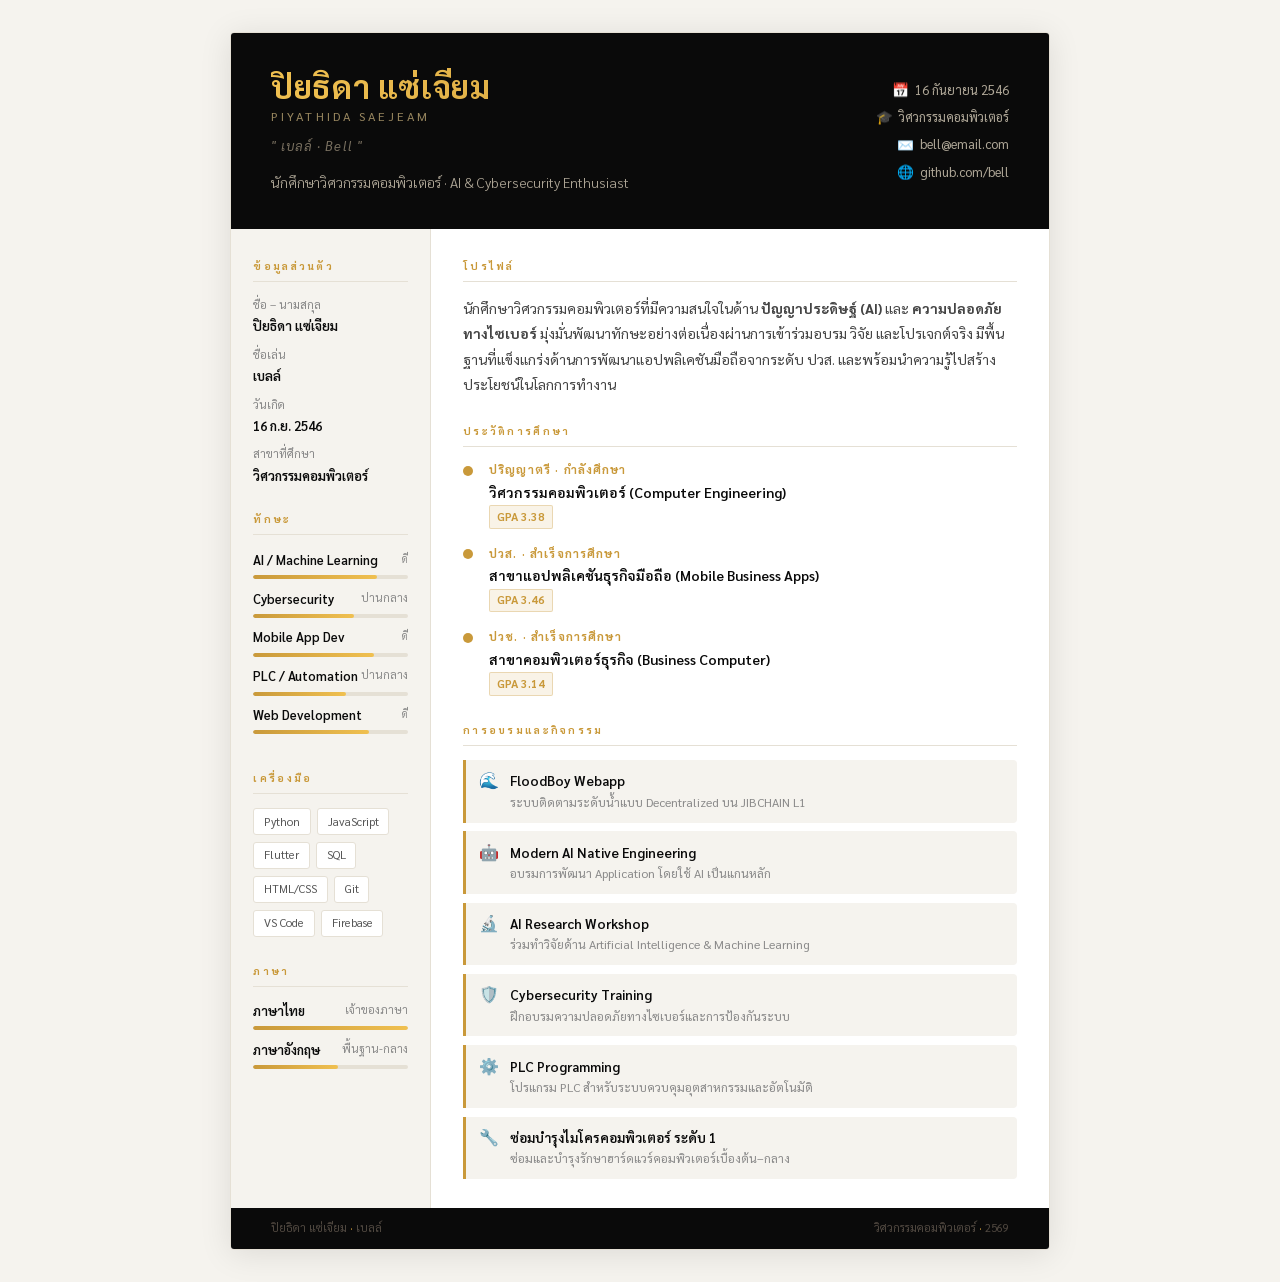
==== cv-v2/index.html @ a969ca48 "Convert submodules to normal directories for unified deployment" ====
<!DOCTYPE html>
<html lang="th">

<head>
    <meta charset="UTF-8">
    <meta name="viewport" content="width=device-width, initial-scale=1.0">
    <title>ปิยธิดา แซ่เจียม — CV</title>
    <link
        href="https://fonts.googleapis.com/css2?family=Sarabun:wght@300;400;600;700&family=Prompt:wght@400;600&display=swap"
        rel="stylesheet">
    <style>
        /* ── RESET ─────────────────────────────── */
        *,
        *::before,
        *::after {
            margin: 0;
            padding: 0;
            box-sizing: border-box
        }

        /* ── VARIABLES ──────────────────────────── */
        :root {
            --black: #0A0A0A;
            --gold: #C9993A;
            --gold2: #F0C050;
            --white: #FAFAF7;
            --gray: #888;
            --light: #F5F3EE;
            --border: #E5E0D5;
            --font: 'Sarabun', 'Prompt', sans-serif;
        }

        /* ── PAGE ───────────────────────────────── */
        body {
            font-family: var(--font);
            background: var(--light);
            color: var(--black);
            font-size: 14px;
            line-height: 1.6;
            min-height: 100vh;
            display: flex;
            justify-content: center;
            padding: 2rem 1rem;
        }

        /* ── CV WRAPPER ─────────────────────────── */
        .cv {
            background: #fff;
            width: 100%;
            max-width: 820px;
            border: 1px solid var(--border);
            border-radius: 4px;
            overflow: hidden;
            box-shadow: 0 4px 32px rgba(0, 0, 0, .10);
        }

        /* ── HEADER BAND ────────────────────────── */
        .cv-header {
            background: var(--black);
            color: #fff;
            display: grid;
            grid-template-columns: 1fr auto;
            align-items: center;
            gap: 1.5rem;
            padding: 2.2rem 2.5rem;
        }

        .header-left {}

        .name-th {
            font-size: 2rem;
            font-weight: 700;
            background: linear-gradient(90deg, var(--gold2), var(--gold));
            -webkit-background-clip: text;
            -webkit-text-fill-color: transparent;
            background-clip: text;
            letter-spacing: .02em;
            line-height: 1.15;
        }

        .name-en {
            font-size: .78rem;
            letter-spacing: .25em;
            color: #9A8860;
            margin-top: .15rem;
            text-transform: uppercase;
        }

        .nickname {
            display: inline-block;
            margin-top: .5rem;
            font-size: .82rem;
            font-style: italic;
            color: #797060;
            letter-spacing: .08em;
        }

        .tagline {
            margin-top: .9rem;
            font-size: .88rem;
            color: #B0A898;
            font-weight: 300;
        }

        .header-right {
            text-align: right
        }

        .contact-list {
            list-style: none;
            display: flex;
            flex-direction: column;
            gap: .35rem;
            align-items: flex-end
        }

        .contact-list li {
            font-size: .8rem;
            color: #B0A898;
            display: flex;
            align-items: center;
            gap: .4rem;
        }

        .contact-list li span.icon {
            font-size: .85rem
        }

        /* ── BODY LAYOUT ────────────────────────── */
        .cv-body {
            display: grid;
            grid-template-columns: 200px 1fr;
        }

        /* ── SIDEBAR ────────────────────────────── */
        .sidebar {
            background: var(--light);
            border-right: 1px solid var(--border);
            padding: 1.8rem 1.4rem;
            display: flex;
            flex-direction: column;
            gap: 1.6rem;
        }

        /* ── MAIN ───────────────────────────────── */
        .main {
            padding: 1.8rem 2rem;
            display: flex;
            flex-direction: column;
            gap: 1.6rem;
        }

        /* ── SECTION TITLE ──────────────────────── */
        .sec-title {
            font-size: .65rem;
            font-weight: 700;
            letter-spacing: .22em;
            text-transform: uppercase;
            color: var(--gold);
            border-bottom: 1px solid var(--border);
            padding-bottom: .4rem;
            margin-bottom: .9rem;
        }

        /* ── SIDEBAR: INFO ──────────────────────── */
        .info-item {
            display: flex;
            flex-direction: column;
            gap: .05rem;
            margin-bottom: .6rem;
        }

        .info-item:last-child {
            margin-bottom: 0
        }

        .info-key {
            font-size: .72rem;
            color: var(--gray);
            font-weight: 400
        }

        .info-val {
            font-size: .82rem;
            font-weight: 600;
            color: var(--black)
        }

        /* ── SIDEBAR: SKILLS ────────────────────── */
        .skill-item {
            margin-bottom: .6rem
        }

        .skill-name {
            font-size: .8rem;
            font-weight: 600;
            display: flex;
            justify-content: space-between
        }

        .skill-name span {
            font-size: .7rem;
            color: var(--gray);
            font-weight: 400
        }

        .skill-bar {
            height: 4px;
            background: var(--border);
            border-radius: 2px;
            margin-top: .3rem;
            overflow: hidden
        }

        .skill-fill {
            height: 100%;
            border-radius: 2px;
            background: linear-gradient(90deg, var(--gold), var(--gold2))
        }

        /* ── SIDEBAR: TOOLS ─────────────────────── */
        .tags {
            display: flex;
            flex-wrap: wrap;
            gap: .4rem
        }

        .tag {
            font-size: .72rem;
            padding: .22rem .6rem;
            background: #fff;
            border: 1px solid var(--border);
            border-radius: 3px;
            color: #555;
        }

        /* ── MAIN: PROFILE ──────────────────────── */
        .profile-text {
            font-size: .88rem;
            color: #444;
            line-height: 1.8
        }

        /* ── MAIN: EDUCATION ────────────────────── */
        .edu-item {
            display: grid;
            grid-template-columns: auto 1fr;
            gap: .6rem 1rem;
            margin-bottom: 1rem;
            position: relative;
        }

        .edu-item:last-child {
            margin-bottom: 0
        }

        .edu-dot {
            width: 10px;
            height: 10px;
            border-radius: 50%;
            background: var(--gold);
            margin-top: .28rem;
            flex-shrink: 0;
        }

        .edu-body {}

        .edu-level {
            font-size: .72rem;
            font-weight: 700;
            color: var(--gold);
            text-transform: uppercase;
            letter-spacing: .1em
        }

        .edu-degree {
            font-size: .88rem;
            font-weight: 600;
            margin: .05rem 0
        }

        .edu-gpa {
            display: inline-block;
            font-size: .72rem;
            font-weight: 700;
            background: rgba(201, 153, 58, .12);
            color: var(--gold);
            border: 1px solid rgba(201, 153, 58, .3);
            border-radius: 2px;
            padding: .1rem .45rem;
        }

        /* ── MAIN: WORKSHOPS ────────────────────── */
        .workshop-item {
            display: flex;
            align-items: flex-start;
            gap: .7rem;
            padding: .65rem .8rem;
            background: var(--light);
            border-left: 3px solid var(--gold);
            border-radius: 0 4px 4px 0;
            margin-bottom: .55rem;
        }

        .workshop-item:last-child {
            margin-bottom: 0
        }

        .workshop-icon {
            font-size: 1rem;
            line-height: 1.2;
            flex-shrink: 0
        }

        .workshop-body {}

        .workshop-name {
            font-size: .84rem;
            font-weight: 600;
        }

        .workshop-desc {
            font-size: .76rem;
            color: var(--gray);
            margin-top: .05rem
        }

        /* ── FOOTER STRIP ───────────────────────── */
        .cv-footer {
            background: var(--black);
            padding: .7rem 2.5rem;
            display: flex;
            justify-content: space-between;
            align-items: center;
        }

        .cv-footer span {
            font-size: .72rem;
            color: #504840
        }

        .cv-footer .gold-dot {
            color: var(--gold)
        }

        /* ── PRINT ──────────────────────────────── */
        @media print {
            body {
                padding: 0;
                background: #fff
            }

            .cv {
                box-shadow: none;
                border: none;
                max-width: none
            }
        }

        /* ── RESPONSIVE ─────────────────────────── */
        @media(max-width:640px) {
            .cv-header {
                grid-template-columns: 1fr
            }

            .header-right {
                text-align: left
            }

            .contact-list {
                align-items: flex-start
            }

            .cv-body {
                grid-template-columns: 1fr
            }

            .sidebar {
                border-right: none;
                border-bottom: 1px solid var(--border)
            }
        }
    </style>
</head>

<body>

    <article class="cv">

        <!-- ══ HEADER ══════════════════════════════ -->
        <header class="cv-header">
            <div class="header-left">
                <div class="name-th">ปิยธิดา แซ่เจียม</div>
                <div class="name-en">Piyathida Saejeam</div>
                <div class="nickname">" เบลล์ · Bell "</div>
                <p class="tagline">นักศึกษาวิศวกรรมคอมพิวเตอร์ · AI &amp; Cybersecurity Enthusiast</p>
            </div>
            <div class="header-right">
                <ul class="contact-list">
                    <li><span class="icon">📅</span> 16 กันยายน 2546</li>
                    <li><span class="icon">🎓</span> วิศวกรรมคอมพิวเตอร์</li>
                    <li><span class="icon">✉️</span> bell@email.com</li>
                    <li><span class="icon">🌐</span> github.com/bell</li>
                </ul>
            </div>
        </header>

        <!-- ══ BODY ════════════════════════════════ -->
        <div class="cv-body">

            <!-- ── SIDEBAR ─────────────────────────── -->
            <aside class="sidebar">

                <!-- Personal Info -->
                <section>
                    <div class="sec-title">ข้อมูลส่วนตัว</div>
                    <div class="info-item">
                        <span class="info-key">ชื่อ – นามสกุล</span>
                        <span class="info-val">ปิยธิดา แซ่เจียม</span>
                    </div>
                    <div class="info-item">
                        <span class="info-key">ชื่อเล่น</span>
                        <span class="info-val">เบลล์</span>
                    </div>
                    <div class="info-item">
                        <span class="info-key">วันเกิด</span>
                        <span class="info-val">16 ก.ย. 2546</span>
                    </div>
                    <div class="info-item">
                        <span class="info-key">สาขาที่ศึกษา</span>
                        <span class="info-val">วิศวกรรมคอมพิวเตอร์</span>
                    </div>
                </section>

                <!-- Skills -->
                <section>
                    <div class="sec-title">ทักษะ</div>
                    <div class="skill-item">
                        <div class="skill-name">AI / Machine Learning<span>ดี</span></div>
                        <div class="skill-bar">
                            <div class="skill-fill" style="width:80%"></div>
                        </div>
                    </div>
                    <div class="skill-item">
                        <div class="skill-name">Cybersecurity<span>ปานกลาง</span></div>
                        <div class="skill-bar">
                            <div class="skill-fill" style="width:65%"></div>
                        </div>
                    </div>
                    <div class="skill-item">
                        <div class="skill-name">Mobile App Dev<span>ดี</span></div>
                        <div class="skill-bar">
                            <div class="skill-fill" style="width:78%"></div>
                        </div>
                    </div>
                    <div class="skill-item">
                        <div class="skill-name">PLC / Automation<span>ปานกลาง</span></div>
                        <div class="skill-bar">
                            <div class="skill-fill" style="width:60%"></div>
                        </div>
                    </div>
                    <div class="skill-item">
                        <div class="skill-name">Web Development<span>ดี</span></div>
                        <div class="skill-bar">
                            <div class="skill-fill" style="width:75%"></div>
                        </div>
                    </div>
                </section>

                <!-- Tools -->
                <section>
                    <div class="sec-title">เครื่องมือ</div>
                    <div class="tags">
                        <span class="tag">Python</span>
                        <span class="tag">JavaScript</span>
                        <span class="tag">Flutter</span>
                        <span class="tag">SQL</span>
                        <span class="tag">HTML/CSS</span>
                        <span class="tag">Git</span>
                        <span class="tag">VS Code</span>
                        <span class="tag">Firebase</span>
                    </div>
                </section>

                <!-- Languages -->
                <section>
                    <div class="sec-title">ภาษา</div>
                    <div class="skill-item">
                        <div class="skill-name">ภาษาไทย<span>เจ้าของภาษา</span></div>
                        <div class="skill-bar">
                            <div class="skill-fill" style="width:100%"></div>
                        </div>
                    </div>
                    <div class="skill-item">
                        <div class="skill-name">ภาษาอังกฤษ<span>พื้นฐาน-กลาง</span></div>
                        <div class="skill-bar">
                            <div class="skill-fill" style="width:55%"></div>
                        </div>
                    </div>
                </section>

            </aside>

            <!-- ── MAIN ────────────────────────────── -->
            <main class="main">

                <!-- Profile -->
                <section>
                    <div class="sec-title">โปรไฟล์</div>
                    <p class="profile-text">
                        นักศึกษาวิศวกรรมคอมพิวเตอร์ที่มีความสนใจในด้าน <strong>ปัญญาประดิษฐ์ (AI)</strong>
                        และ <strong>ความปลอดภัยทางไซเบอร์</strong> มุ่งมั่นพัฒนาทักษะอย่างต่อเนื่องผ่านการเข้าร่วมอบรม
                        วิจัย และโปรเจกต์จริง มีพื้นฐานที่แข็งแกร่งด้านการพัฒนาแอปพลิเคชันมือถือจากระดับ ปวส.
                        และพร้อมนำความรู้ไปสร้างประโยชน์ในโลกการทำงาน
                    </p>
                </section>

                <!-- Education -->
                <section>
                    <div class="sec-title">ประวัติการศึกษา</div>

                    <div class="edu-item">
                        <div class="edu-dot"></div>
                        <div class="edu-body">
                            <div class="edu-level">ปริญญาตรี · กำลังศึกษา</div>
                            <div class="edu-degree">วิศวกรรมคอมพิวเตอร์ (Computer Engineering)</div>
                            <span class="edu-gpa">GPA 3.38</span>
                        </div>
                    </div>

                    <div class="edu-item">
                        <div class="edu-dot"></div>
                        <div class="edu-body">
                            <div class="edu-level">ปวส. · สำเร็จการศึกษา</div>
                            <div class="edu-degree">สาขาแอปพลิเคชันธุรกิจมือถือ (Mobile Business Apps)</div>
                            <span class="edu-gpa">GPA 3.46</span>
                        </div>
                    </div>

                    <div class="edu-item">
                        <div class="edu-dot"></div>
                        <div class="edu-body">
                            <div class="edu-level">ปวช. · สำเร็จการศึกษา</div>
                            <div class="edu-degree">สาขาคอมพิวเตอร์ธุรกิจ (Business Computer)</div>
                            <span class="edu-gpa">GPA 3.14</span>
                        </div>
                    </div>
                </section>

                <!-- Workshops / Activities -->
                <section>
                    <div class="sec-title">การอบรมและกิจกรรม</div>

                    <div class="workshop-item">
                        <span class="workshop-icon">🌊</span>
                        <div class="workshop-body">
                            <div class="workshop-name">FloodBoy Webapp</div>
                            <div class="workshop-desc">ระบบติดตามระดับน้ำแบบ Decentralized บน JIBCHAIN L1</div>
                        </div>
                    </div>

                    <div class="workshop-item">
                        <span class="workshop-icon">🤖</span>
                        <div class="workshop-body">
                            <div class="workshop-name">Modern AI Native Engineering</div>
                            <div class="workshop-desc">อบรมการพัฒนา Application โดยใช้ AI เป็นแกนหลัก</div>
                        </div>
                    </div>

                    <div class="workshop-item">
                        <span class="workshop-icon">🔬</span>
                        <div class="workshop-body">
                            <div class="workshop-name">AI Research Workshop</div>
                            <div class="workshop-desc">ร่วมทำวิจัยด้าน Artificial Intelligence &amp; Machine Learning
                            </div>
                        </div>
                    </div>

                    <div class="workshop-item">
                        <span class="workshop-icon">🛡️</span>
                        <div class="workshop-body">
                            <div class="workshop-name">Cybersecurity Training</div>
                            <div class="workshop-desc">ฝึกอบรมความปลอดภัยทางไซเบอร์และการป้องกันระบบ</div>
                        </div>
                    </div>

                    <div class="workshop-item">
                        <span class="workshop-icon">⚙️</span>
                        <div class="workshop-body">
                            <div class="workshop-name">PLC Programming</div>
                            <div class="workshop-desc">โปรแกรม PLC สำหรับระบบควบคุมอุตสาหกรรมและอัตโนมัติ</div>
                        </div>
                    </div>

                    <div class="workshop-item">
                        <span class="workshop-icon">🔧</span>
                        <div class="workshop-body">
                            <div class="workshop-name">ซ่อมบำรุงไมโครคอมพิวเตอร์ ระดับ 1</div>
                            <div class="workshop-desc">ซ่อมและบำรุงรักษาฮาร์ดแวร์คอมพิวเตอร์เบื้องต้น–กลาง</div>
                        </div>
                    </div>
                </section>

            </main>
        </div>

        <!-- ══ FOOTER ═══════════════════════════════ -->
        <footer class="cv-footer">
            <span>ปิยธิดา แซ่เจียม <span class="gold-dot">·</span> เบลล์</span>
            <span>วิศวกรรมคอมพิวเตอร์ <span class="gold-dot">·</span> 2569</span>
        </footer>

    </article>

</body>

</html>
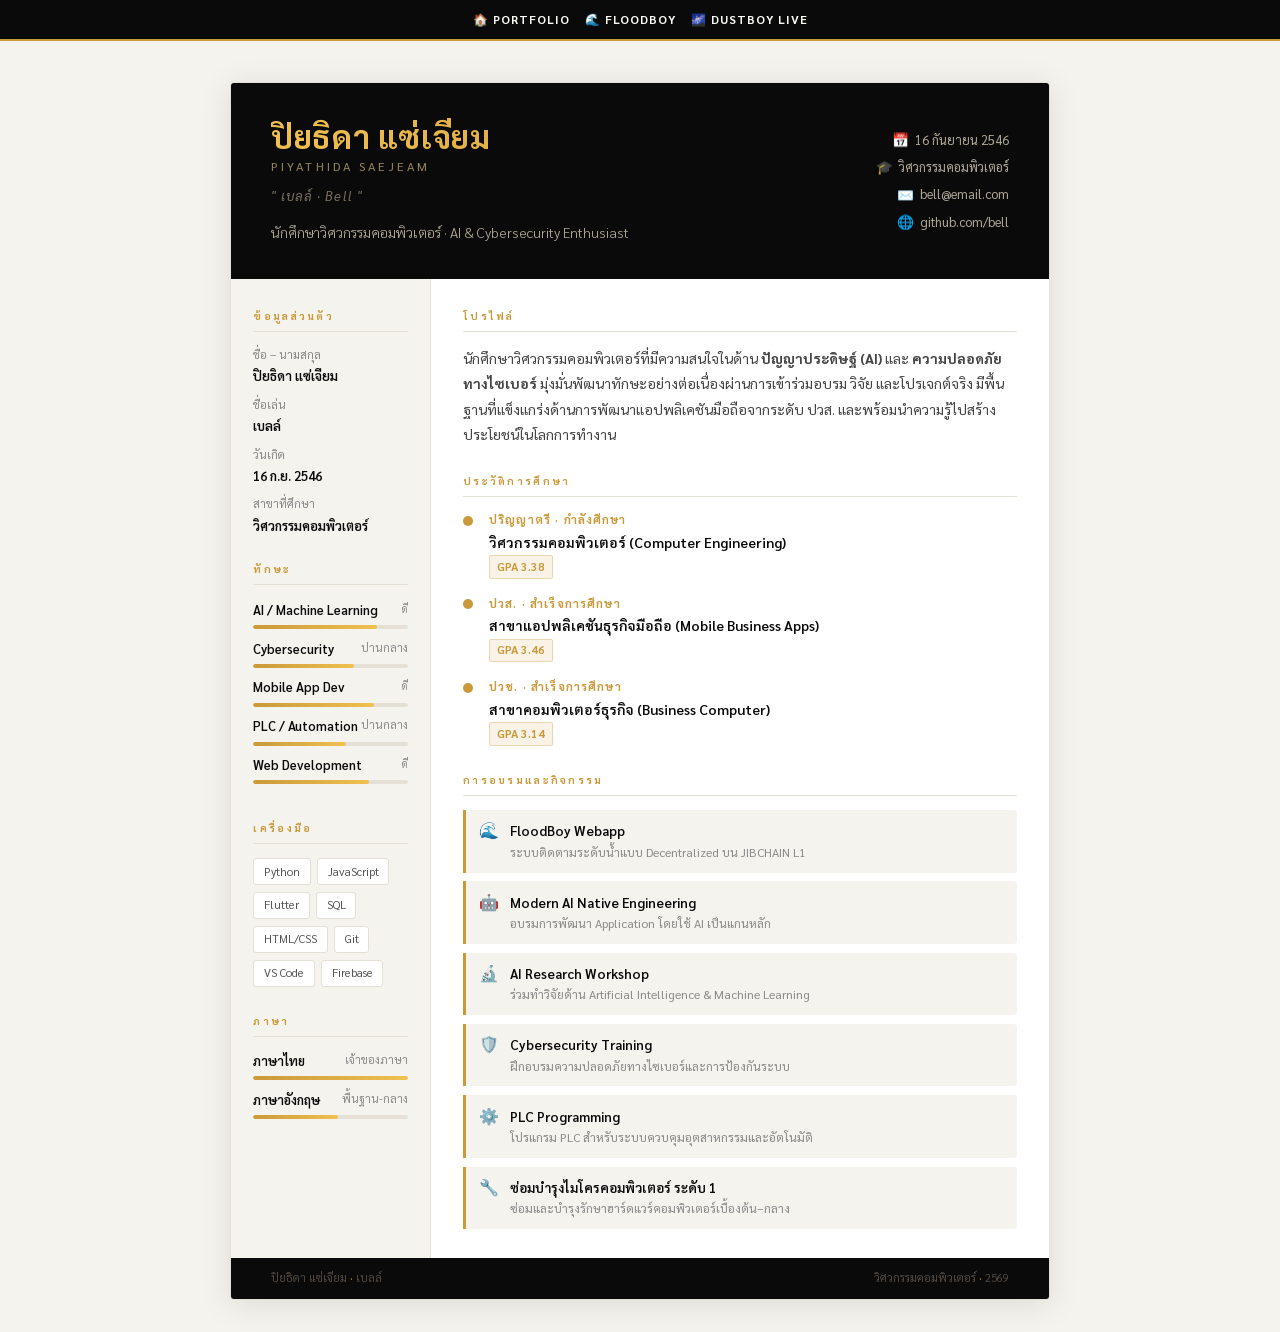
==== commit 12f3bfd6: "Interlink all project pages with consistent navigation" ====
--- a/cv-v2/index.html
+++ b/cv-v2/index.html
@@ -385,7 +385,20 @@
 
 <body>
 
-    <article class="cv">
+    <nav
+        style="position: fixed; top: 0; left: 0; right: 0; background: #0A0A0A; padding: 10px; display: flex; justify-content: center; gap: 15px; z-index: 1000; border-bottom: 2px solid #C9993A;">
+        <a href="../index.html"
+            style="color: #FAFAF7; text-decoration: none; font-size: 0.75rem; font-weight: bold; letter-spacing: 1px;">🏠
+            PORTFOLIO</a>
+        <a href="../floodboy/index.html"
+            style="color: #FAFAF7; text-decoration: none; font-size: 0.75rem; font-weight: bold; letter-spacing: 1px;">🌊
+            FLOODBOY</a>
+        <a href="../travel-map/dustboy-live.html"
+            style="color: #FAFAF7; text-decoration: none; font-size: 0.75rem; font-weight: bold; letter-spacing: 1px;">🌌
+            DUSTBOY LIVE</a>
+    </nav>
+
+    <article class="cv" style="margin-top: 50px;">
 
         <!-- ══ HEADER ══════════════════════════════ -->
         <header class="cv-header">
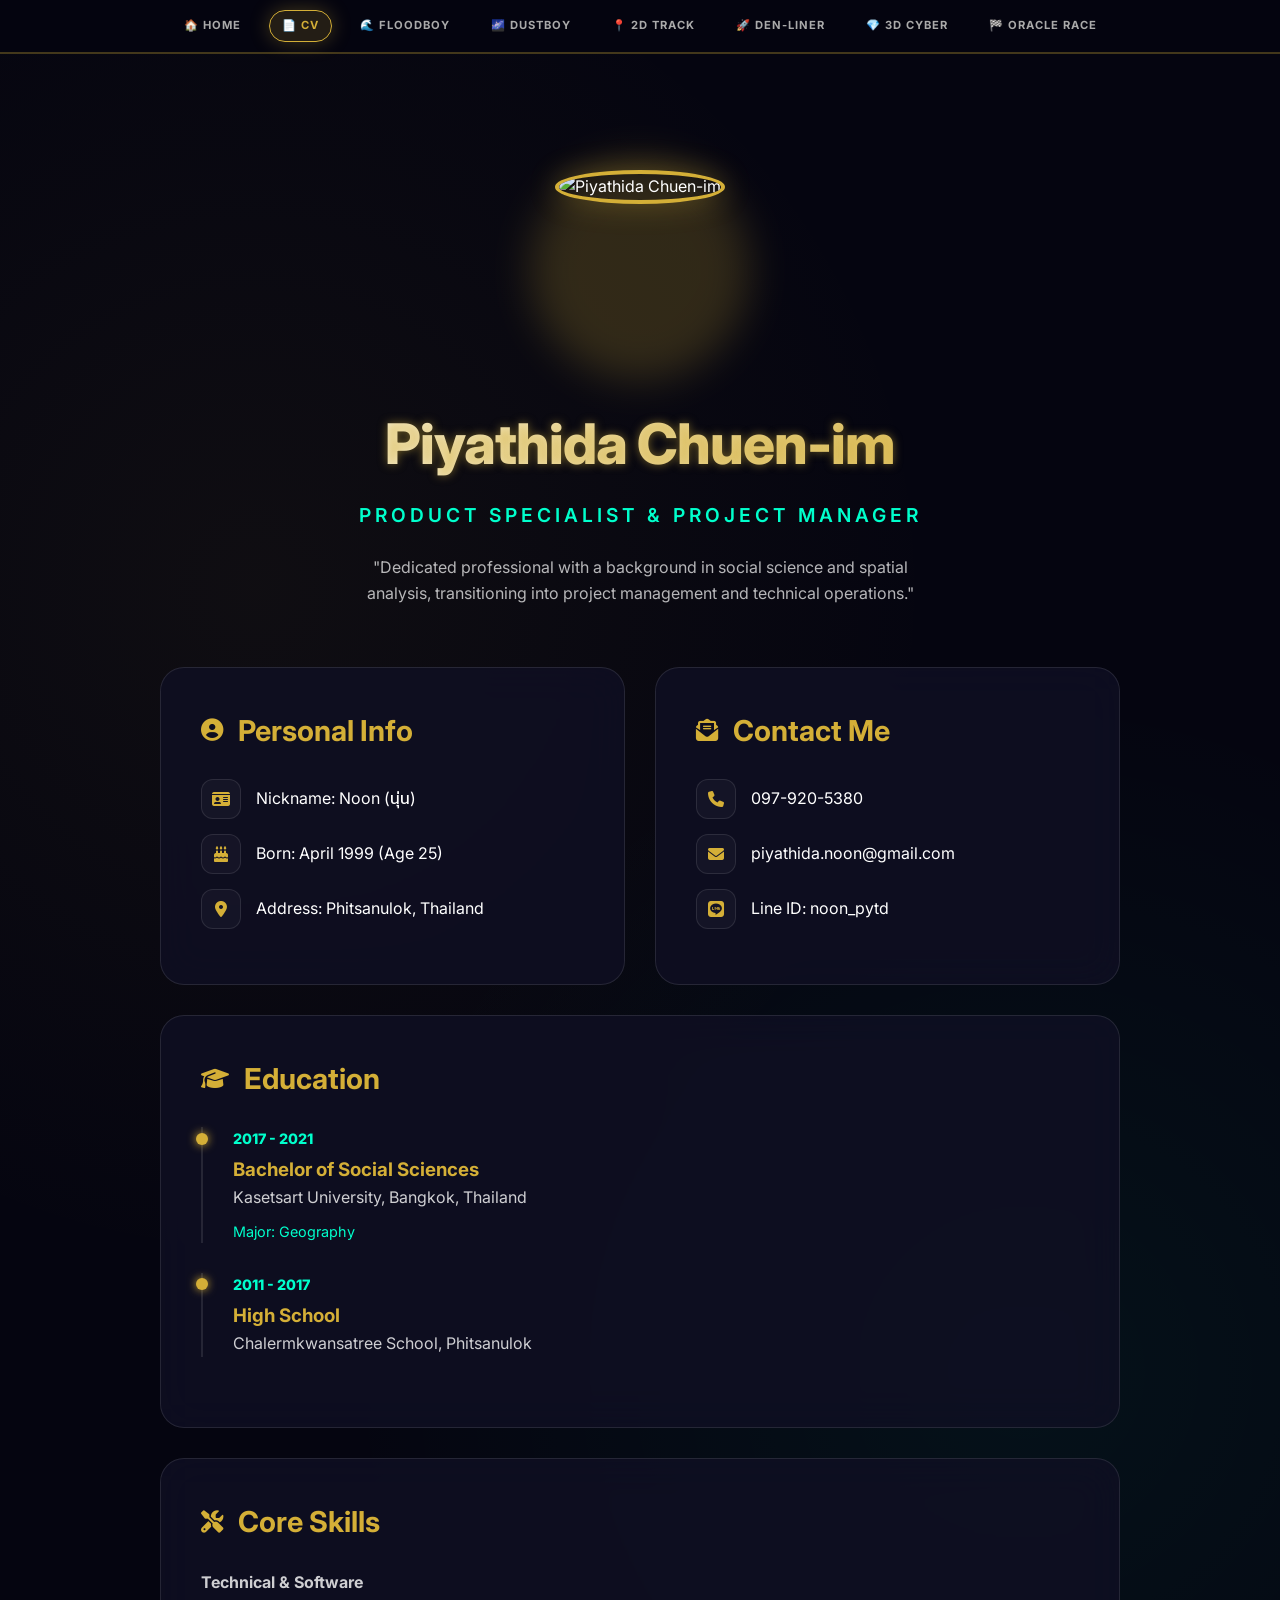
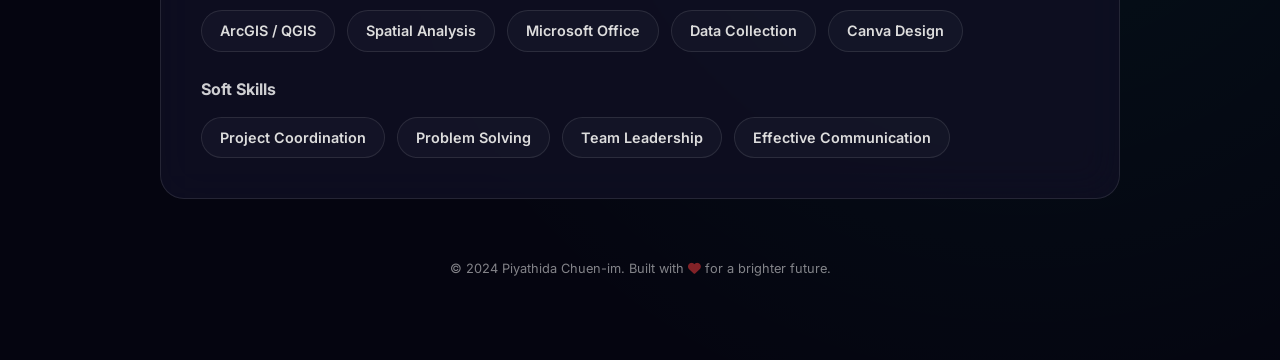
==== commit 9d2ada00: "feat: complete oracle race game, responsive nav links, ghost clearing and auto reset" ====
--- a/cv-v2/index.html
+++ b/cv-v2/index.html
@@ -4,627 +4,464 @@
 <head>
     <meta charset="UTF-8">
     <meta name="viewport" content="width=device-width, initial-scale=1.0">
-    <title>ปิยธิดา แซ่เจียม — CV</title>
+    <title>CV - Piyathida Chuen-im</title>
+    <!-- Google Fonts -->
     <link
-        href="https://fonts.googleapis.com/css2?family=Sarabun:wght@300;400;600;700&family=Prompt:wght@400;600&display=swap"
+        href="https://fonts.googleapis.com/css2?family=Inter:wght@400;600;700;800&family=Kanit:wght@300;400;600&display=swap"
         rel="stylesheet">
+    <!-- Font Awesome for icons -->
+    <link rel="stylesheet" href="https://cdnjs.cloudflare.com/ajax/libs/font-awesome/6.4.0/css/all.min.css">
     <style>
-        /* ── RESET ─────────────────────────────── */
-        *,
-        *::before,
-        *::after {
+        :root {
+            --primary: #d4af37;
+            /* Gold focus */
+            --primary-dark: #b8962d;
+            --secondary: #00ffcc;
+            /* Tech Cyan */
+            --bg-dark: #050510;
+            --card-bg: rgba(15, 15, 35, 0.8);
+            --text-glow: 0 0 10px rgba(212, 175, 55, 0.5);
+            --glass: rgba(255, 255, 255, 0.03);
+            --glass-border: rgba(255, 255, 255, 0.1);
+        }
+
+        * {
             margin: 0;
             padding: 0;
-            box-sizing: border-box
-        }
-
-        /* ── VARIABLES ──────────────────────────── */
-        :root {
-            --black: #0A0A0A;
-            --gold: #C9993A;
-            --gold2: #F0C050;
-            --white: #FAFAF7;
-            --gray: #888;
-            --light: #F5F3EE;
-            --border: #E5E0D5;
-            --font: 'Sarabun', 'Prompt', sans-serif;
-        }
-
-        /* ── PAGE ───────────────────────────────── */
+            box-sizing: border-box;
+        }
+
         body {
-            font-family: var(--font);
-            background: var(--light);
-            color: var(--black);
-            font-size: 14px;
+            font-family: 'Inter', 'Kanit', sans-serif;
+            background-color: var(--bg-dark);
+            color: #ffffff;
             line-height: 1.6;
-            min-height: 100vh;
-            display: flex;
-            justify-content: center;
-            padding: 2rem 1rem;
-        }
-
-        /* ── CV WRAPPER ─────────────────────────── */
-        .cv {
-            background: #fff;
+            overflow-x: hidden;
+            background-image:
+                radial-gradient(circle at 20% 30%, rgba(212, 175, 55, 0.05) 0%, transparent 40%),
+                radial-gradient(circle at 80% 70%, rgba(0, 255, 204, 0.05) 0%, transparent 40%);
+        }
+
+        /* --- Scroll Progress Bar --- */
+        #progress-bar {
+            position: fixed;
+            top: 0;
+            left: 0;
+            height: 4px;
+            background: linear-gradient(90deg, var(--primary), var(--secondary));
+            z-index: 1001;
+            width: 0%;
+        }
+
+        .container {
+            max-width: 1000px;
+            margin: 0 auto;
+            padding: 40px 20px;
+        }
+
+        /* --- Header / Hero Section --- */
+        header {
+            text-align: center;
+            padding: 80px 0 60px;
+            position: relative;
+        }
+
+        .profile-img-container {
+            position: relative;
+            width: 200px;
+            height: 200px;
+            margin: 0 auto 30px;
+        }
+
+        .profile-img {
             width: 100%;
-            max-width: 820px;
-            border: 1px solid var(--border);
-            border-radius: 4px;
-            overflow: hidden;
-            box-shadow: 0 4px 32px rgba(0, 0, 0, .10);
-        }
-
-        /* ── HEADER BAND ────────────────────────── */
-        .cv-header {
-            background: var(--black);
-            color: #fff;
-            display: grid;
-            grid-template-columns: 1fr auto;
-            align-items: center;
-            gap: 1.5rem;
-            padding: 2.2rem 2.5rem;
-        }
-
-        .header-left {}
-
-        .name-th {
-            font-size: 2rem;
-            font-weight: 700;
-            background: linear-gradient(90deg, var(--gold2), var(--gold));
+            height: 100%;
+            border-radius: 50%;
+            object-fit: cover;
+            border: 4px solid var(--primary);
+            box-shadow: 0 0 30px rgba(212, 175, 55, 0.3);
+            position: relative;
+            z-index: 2;
+        }
+
+        .profile-glow {
+            position: absolute;
+            top: -10px;
+            left: -10px;
+            right: -10px;
+            bottom: -10px;
+            border-radius: 50%;
+            background: var(--primary);
+            filter: blur(20px);
+            opacity: 0.2;
+            animation: pulse 3s infinite alternate;
+        }
+
+        @keyframes pulse {
+            0% {
+                transform: scale(1);
+                opacity: 0.1;
+            }
+
+            100% {
+                transform: scale(1.1);
+                opacity: 0.3;
+            }
+        }
+
+        h1 {
+            font-size: 3.5rem;
+            font-weight: 800;
+            margin-bottom: 10px;
+            letter-spacing: -1px;
+            background: linear-gradient(135deg, #fff 0%, var(--primary) 100%);
             -webkit-background-clip: text;
             -webkit-text-fill-color: transparent;
-            background-clip: text;
-            letter-spacing: .02em;
-            line-height: 1.15;
-        }
-
-        .name-en {
-            font-size: .78rem;
-            letter-spacing: .25em;
-            color: #9A8860;
-            margin-top: .15rem;
+            text-shadow: var(--text-glow);
+        }
+
+        .title {
+            font-size: 1.2rem;
+            color: var(--secondary);
             text-transform: uppercase;
-        }
-
-        .nickname {
-            display: inline-block;
-            margin-top: .5rem;
-            font-size: .82rem;
-            font-style: italic;
-            color: #797060;
-            letter-spacing: .08em;
-        }
-
-        .tagline {
-            margin-top: .9rem;
-            font-size: .88rem;
-            color: #B0A898;
-            font-weight: 300;
-        }
-
-        .header-right {
-            text-align: right
-        }
-
+            letter-spacing: 4px;
+            font-weight: 600;
+            margin-bottom: 25px;
+        }
+
+        /* --- Glass Cards --- */
+        .card {
+            background: var(--card-bg);
+            border: 1px solid var(--glass-border);
+            backdrop-filter: blur(20px);
+            border-radius: 24px;
+            padding: 40px;
+            margin-bottom: 30px;
+            transition: all 0.4s cubic-bezier(0.175, 0.885, 0.32, 1.275);
+            position: relative;
+            overflow: hidden;
+        }
+
+        .card:hover {
+            transform: translateY(-8px);
+            border-color: var(--primary);
+            box-shadow: 0 20px 40px rgba(0, 0, 0, 0.4);
+        }
+
+        .card::before {
+            content: '';
+            position: absolute;
+            top: 0;
+            left: -100%;
+            width: 100%;
+            height: 100%;
+            background: linear-gradient(90deg,
+                    transparent,
+                    rgba(212, 175, 55, 0.05),
+                    transparent);
+            transition: 0.5s;
+        }
+
+        .card:hover::before {
+            left: 100%;
+        }
+
+        h2 {
+            font-size: 1.8rem;
+            margin-bottom: 25px;
+            display: flex;
+            align-items: center;
+            gap: 15px;
+            color: var(--primary);
+        }
+
+        h2 i {
+            font-size: 1.4rem;
+        }
+
+        /* --- Sections Grid --- */
+        .grid {
+            display: grid;
+            grid-template-columns: 1fr 1fr;
+            gap: 30px;
+        }
+
+        @media (max-width: 768px) {
+            .grid {
+                grid-template-columns: 1fr;
+            }
+
+            h1 {
+                font-size: 2.5rem;
+            }
+        }
+
+        /* --- Contact List --- */
         .contact-list {
             list-style: none;
-            display: flex;
-            flex-direction: column;
-            gap: .35rem;
-            align-items: flex-end
-        }
-
-        .contact-list li {
-            font-size: .8rem;
-            color: #B0A898;
+        }
+
+        .contact-item {
             display: flex;
             align-items: center;
-            gap: .4rem;
-        }
-
-        .contact-list li span.icon {
-            font-size: .85rem
-        }
-
-        /* ── BODY LAYOUT ────────────────────────── */
-        .cv-body {
-            display: grid;
-            grid-template-columns: 200px 1fr;
-        }
-
-        /* ── SIDEBAR ────────────────────────────── */
-        .sidebar {
-            background: var(--light);
-            border-right: 1px solid var(--border);
-            padding: 1.8rem 1.4rem;
+            gap: 15px;
+            margin-bottom: 15px;
+            transition: 0.3s;
+        }
+
+        .contact-item:hover {
+            color: var(--primary);
+            transform: translateX(5px);
+        }
+
+        .contact-icon {
+            width: 40px;
+            height: 40px;
+            background: var(--glass);
+            border-radius: 12px;
             display: flex;
-            flex-direction: column;
-            gap: 1.6rem;
-        }
-
-        /* ── MAIN ───────────────────────────────── */
-        .main {
-            padding: 1.8rem 2rem;
-            display: flex;
-            flex-direction: column;
-            gap: 1.6rem;
-        }
-
-        /* ── SECTION TITLE ──────────────────────── */
-        .sec-title {
-            font-size: .65rem;
-            font-weight: 700;
-            letter-spacing: .22em;
-            text-transform: uppercase;
-            color: var(--gold);
-            border-bottom: 1px solid var(--border);
-            padding-bottom: .4rem;
-            margin-bottom: .9rem;
-        }
-
-        /* ── SIDEBAR: INFO ──────────────────────── */
-        .info-item {
-            display: flex;
-            flex-direction: column;
-            gap: .05rem;
-            margin-bottom: .6rem;
-        }
-
-        .info-item:last-child {
-            margin-bottom: 0
-        }
-
-        .info-key {
-            font-size: .72rem;
-            color: var(--gray);
-            font-weight: 400
-        }
-
-        .info-val {
-            font-size: .82rem;
-            font-weight: 600;
-            color: var(--black)
-        }
-
-        /* ── SIDEBAR: SKILLS ────────────────────── */
-        .skill-item {
-            margin-bottom: .6rem
-        }
-
-        .skill-name {
-            font-size: .8rem;
-            font-weight: 600;
-            display: flex;
-            justify-content: space-between
-        }
-
-        .skill-name span {
-            font-size: .7rem;
-            color: var(--gray);
-            font-weight: 400
-        }
-
-        .skill-bar {
-            height: 4px;
-            background: var(--border);
-            border-radius: 2px;
-            margin-top: .3rem;
-            overflow: hidden
-        }
-
-        .skill-fill {
-            height: 100%;
-            border-radius: 2px;
-            background: linear-gradient(90deg, var(--gold), var(--gold2))
-        }
-
-        /* ── SIDEBAR: TOOLS ─────────────────────── */
-        .tags {
+            align-items: center;
+            justify-content: center;
+            color: var(--primary);
+            border: 1px solid var(--glass-border);
+        }
+
+        /* --- Education Timeline --- */
+        .timeline-item {
+            position: relative;
+            padding-left: 30px;
+            border-left: 2px solid var(--glass-border);
+            margin-bottom: 30px;
+        }
+
+        .timeline-item::after {
+            content: '';
+            position: absolute;
+            left: -7px;
+            top: 5px;
+            width: 12px;
+            height: 12px;
+            border-radius: 50%;
+            background: var(--primary);
+            box-shadow: 0 0 10px var(--primary);
+        }
+
+        .year {
+            font-weight: 800;
+            color: var(--secondary);
+            font-size: 0.9rem;
+            margin-bottom: 5px;
+        }
+
+        /* --- Skill Badges --- */
+        .skills-container {
             display: flex;
             flex-wrap: wrap;
-            gap: .4rem
-        }
-
-        .tag {
-            font-size: .72rem;
-            padding: .22rem .6rem;
-            background: #fff;
-            border: 1px solid var(--border);
-            border-radius: 3px;
-            color: #555;
-        }
-
-        /* ── MAIN: PROFILE ──────────────────────── */
-        .profile-text {
-            font-size: .88rem;
-            color: #444;
-            line-height: 1.8
-        }
-
-        /* ── MAIN: EDUCATION ────────────────────── */
-        .edu-item {
-            display: grid;
-            grid-template-columns: auto 1fr;
-            gap: .6rem 1rem;
-            margin-bottom: 1rem;
-            position: relative;
-        }
-
-        .edu-item:last-child {
-            margin-bottom: 0
-        }
-
-        .edu-dot {
-            width: 10px;
-            height: 10px;
+            gap: 12px;
+        }
+
+        .skill-tag {
+            background: var(--glass);
+            border: 1px solid var(--glass-border);
+            padding: 8px 18px;
+            border-radius: 100px;
+            font-size: 0.9rem;
+            font-weight: 600;
+            color: #ddd;
+            transition: 0.3s;
+        }
+
+        .skill-tag:hover {
+            background: rgba(212, 175, 55, 0.15);
+            border-color: var(--primary);
+            color: white;
+            transform: scale(1.05);
+        }
+
+        /* --- Floating Navigation (Scroll up) --- */
+        .back-to-top {
+            position: fixed;
+            bottom: 30px;
+            right: 30px;
+            width: 50px;
+            height: 50px;
+            background: var(--primary);
+            color: #000;
             border-radius: 50%;
-            background: var(--gold);
-            margin-top: .28rem;
-            flex-shrink: 0;
-        }
-
-        .edu-body {}
-
-        .edu-level {
-            font-size: .72rem;
-            font-weight: 700;
-            color: var(--gold);
-            text-transform: uppercase;
-            letter-spacing: .1em
-        }
-
-        .edu-degree {
-            font-size: .88rem;
-            font-weight: 600;
-            margin: .05rem 0
-        }
-
-        .edu-gpa {
-            display: inline-block;
-            font-size: .72rem;
-            font-weight: 700;
-            background: rgba(201, 153, 58, .12);
-            color: var(--gold);
-            border: 1px solid rgba(201, 153, 58, .3);
-            border-radius: 2px;
-            padding: .1rem .45rem;
-        }
-
-        /* ── MAIN: WORKSHOPS ────────────────────── */
-        .workshop-item {
             display: flex;
-            align-items: flex-start;
-            gap: .7rem;
-            padding: .65rem .8rem;
-            background: var(--light);
-            border-left: 3px solid var(--gold);
-            border-radius: 0 4px 4px 0;
-            margin-bottom: .55rem;
-        }
-
-        .workshop-item:last-child {
-            margin-bottom: 0
-        }
-
-        .workshop-icon {
-            font-size: 1rem;
-            line-height: 1.2;
-            flex-shrink: 0
-        }
-
-        .workshop-body {}
-
-        .workshop-name {
-            font-size: .84rem;
-            font-weight: 600;
-        }
-
-        .workshop-desc {
-            font-size: .76rem;
-            color: var(--gray);
-            margin-top: .05rem
-        }
-
-        /* ── FOOTER STRIP ───────────────────────── */
-        .cv-footer {
-            background: var(--black);
-            padding: .7rem 2.5rem;
-            display: flex;
-            justify-content: space-between;
             align-items: center;
-        }
-
-        .cv-footer span {
-            font-size: .72rem;
-            color: #504840
-        }
-
-        .cv-footer .gold-dot {
-            color: var(--gold)
-        }
-
-        /* ── PRINT ──────────────────────────────── */
-        @media print {
-            body {
-                padding: 0;
-                background: #fff
+            justify-content: center;
+            text-decoration: none;
+            box-shadow: 0 10px 20px rgba(0, 0, 0, 0.3);
+            opacity: 0;
+            pointer-events: none;
+            transition: 0.4s;
+            z-index: 100;
+        }
+
+        .back-to-top.show {
+            opacity: 1;
+            pointer-events: auto;
+        }
+
+        /* --- Animations --- */
+        [data-aos] {
+            opacity: 0;
+            transform: translateY(30px);
+            transition: 0.8s ease-out;
+        }
+
+        [data-aos].active {
+            opacity: 1;
+            transform: translateY(0);
+        }
+    </style>
+    <link rel="stylesheet" href="../global-nav.css">
+</head>
+
+<body style="padding-top: 60px;">
+    <nav class="cyber-global-nav">
+        <div class="nav-container">
+            <a href="../index.html" class="nav-link">🏠 HOME</a>
+            <a href="index.html" class="nav-link active">📄 CV</a>
+            <a href="../floodboy/index.html" class="nav-link">🌊 FLOODBOY</a>
+            <a href="../travel-map/dustboy-live.html" class="nav-link">🌌 DUSTBOY</a>
+            <a href="../travel-map/index.html" class="nav-link">📍 2D TRACK</a>
+            <a href="../travel-map/travel-3d.html" class="nav-link">🚀 DEN-LINER</a>
+            <a href="../travel-map/dustboy-3d.html" class="nav-link">💎 3D CYBER</a>
+            <a href="../race/index.html" class="nav-link">🏁 ORACLE RACE</a>
+        </div>
+    </nav>
+
+    <div id="progress-bar"></div>
+
+    <div class="container">
+        <header data-aos>
+            <div class="profile-img-container">
+                <div class="profile-glow"></div>
+                <img src="https://piyatida67.github.io/piyathida-cv/IMG_9721.jpg" alt="Piyathida Chuen-im"
+                    class="profile-img">
+            </div>
+            <h1>Piyathida Chuen-im</h1>
+            <p class="title">Product Specialist & Project Manager</p>
+            <p style="opacity: 0.7; max-width: 600px; margin: 0 auto;">"Dedicated professional with a background in
+                social science and spatial analysis, transitioning into project management and technical operations."
+            </p>
+        </header>
+
+        <div class="grid">
+            <div class="card" data-aos>
+                <h2><i class="fas fa-user-circle"></i> Personal Info</h2>
+                <ul class="contact-list">
+                    <li class="contact-item">
+                        <div class="contact-icon"><i class="fas fa-id-card"></i></div>
+                        <span>Nickname: Noon (นุ่น)</span>
+                    </li>
+                    <li class="contact-item">
+                        <div class="contact-icon"><i class="fas fa-birthday-cake"></i></div>
+                        <span>Born: April 1999 (Age 25)</span>
+                    </li>
+                    <li class="contact-item">
+                        <div class="contact-icon"><i class="fas fa-map-marker-alt"></i></div>
+                        <span>Address: Phitsanulok, Thailand</span>
+                    </li>
+                </ul>
+            </div>
+
+            <div class="card" data-aos>
+                <h2><i class="fas fa-envelope-open-text"></i> Contact Me</h2>
+                <ul class="contact-list">
+                    <li class="contact-item">
+                        <div class="contact-icon"><i class="fas fa-phone"></i></div>
+                        <span>097-920-5380</span>
+                    </li>
+                    <li class="contact-item">
+                        <div class="contact-icon"><i class="fas fa-envelope"></i></div>
+                        <span>piyathida.noon@gmail.com</span>
+                    </li>
+                    <li class="contact-item">
+                        <div class="contact-icon"><i class="fab fa-line"></i></div>
+                        <span>Line ID: noon_pytd</span>
+                    </li>
+                </ul>
+            </div>
+        </div>
+
+        <div class="card" data-aos>
+            <h2><i class="fas fa-graduation-cap"></i> Education</h2>
+            <div class="timeline-item">
+                <div class="year">2017 - 2021</div>
+                <h3 style="color: var(--primary);">Bachelor of Social Sciences</h3>
+                <p style="opacity: 0.8;">Kasetsart University, Bangkok, Thailand</p>
+                <p style="font-size: 0.9rem; margin-top: 10px; color: var(--secondary);">Major: Geography</p>
+            </div>
+            <div class="timeline-item">
+                <div class="year">2011 - 2017</div>
+                <h3 style="color: var(--primary);">High School</h3>
+                <p style="opacity: 0.8;">Chalermkwansatree School, Phitsanulok</p>
+            </div>
+        </div>
+
+        <div class="card" data-aos>
+            <h2><i class="fas fa-tools"></i> Core Skills</h2>
+            <div style="margin-bottom: 25px;">
+                <h3 style="font-size: 1rem; margin-bottom: 15px; opacity: 0.8;">Technical & Software</h3>
+                <div class="skills-container">
+                    <div class="skill-tag">ArcGIS / QGIS</div>
+                    <div class="skill-tag">Spatial Analysis</div>
+                    <div class="skill-tag">Microsoft Office</div>
+                    <div class="skill-tag">Data Collection</div>
+                    <div class="skill-tag">Canva Design</div>
+                </div>
+            </div>
+            <div>
+                <h3 style="font-size: 1rem; margin-bottom: 15px; opacity: 0.8;">Soft Skills</h3>
+                <div class="skills-container">
+                    <div class="skill-tag">Project Coordination</div>
+                    <div class="skill-tag">Problem Solving</div>
+                    <div class="skill-tag">Team Leadership</div>
+                    <div class="skill-tag">Effective Communication</div>
+                </div>
+            </div>
+        </div>
+
+        <footer style="text-align: center; margin-top: 60px; padding-bottom: 40px; opacity: 0.5; font-size: 0.8rem;">
+            &copy; 2024 Piyathida Chuen-im. Built with <i class="fas fa-heart" style="color: #ff3e3e;"></i> for a
+            brighter future.
+        </footer>
+    </div>
+
+    <a href="#" class="back-to-top" id="topBtn"><i class="fas fa-chevron-up"></i></a>
+
+    <!-- Simple Interactivity Script -->
+    <script>
+        // Progress Bar & Back to Top logic
+        window.onscroll = function () {
+            let winScroll = document.body.scrollTop || document.documentElement.scrollTop;
+            let height = document.documentElement.scrollHeight - document.documentElement.clientHeight;
+            let scrolled = (winScroll / height) * 100;
+            document.getElementById("progress-bar").style.width = scrolled + "%";
+
+            // Show Button
+            const topBtn = document.getElementById("topBtn");
+            if (winScroll > 300) {
+                topBtn.classList.add("show");
+            } else {
+                topBtn.classList.remove("show");
             }
-
-            .cv {
-                box-shadow: none;
-                border: none;
-                max-width: none
-            }
-        }
-
-        /* ── RESPONSIVE ─────────────────────────── */
-        @media(max-width:640px) {
-            .cv-header {
-                grid-template-columns: 1fr
-            }
-
-            .header-right {
-                text-align: left
-            }
-
-            .contact-list {
-                align-items: flex-start
-            }
-
-            .cv-body {
-                grid-template-columns: 1fr
-            }
-
-            .sidebar {
-                border-right: none;
-                border-bottom: 1px solid var(--border)
-            }
-        }
-    </style>
-</head>
-
-<body>
-
-    <nav
-        style="position: fixed; top: 0; left: 0; right: 0; background: #0A0A0A; padding: 10px; display: flex; justify-content: center; gap: 15px; z-index: 1000; border-bottom: 2px solid #C9993A;">
-        <a href="../index.html"
-            style="color: #FAFAF7; text-decoration: none; font-size: 0.75rem; font-weight: bold; letter-spacing: 1px;">🏠
-            PORTFOLIO</a>
-        <a href="../floodboy/index.html"
-            style="color: #FAFAF7; text-decoration: none; font-size: 0.75rem; font-weight: bold; letter-spacing: 1px;">🌊
-            FLOODBOY</a>
-        <a href="../travel-map/dustboy-live.html"
-            style="color: #FAFAF7; text-decoration: none; font-size: 0.75rem; font-weight: bold; letter-spacing: 1px;">🌌
-            DUSTBOY LIVE</a>
-    </nav>
-
-    <article class="cv" style="margin-top: 50px;">
-
-        <!-- ══ HEADER ══════════════════════════════ -->
-        <header class="cv-header">
-            <div class="header-left">
-                <div class="name-th">ปิยธิดา แซ่เจียม</div>
-                <div class="name-en">Piyathida Saejeam</div>
-                <div class="nickname">" เบลล์ · Bell "</div>
-                <p class="tagline">นักศึกษาวิศวกรรมคอมพิวเตอร์ · AI &amp; Cybersecurity Enthusiast</p>
-            </div>
-            <div class="header-right">
-                <ul class="contact-list">
-                    <li><span class="icon">📅</span> 16 กันยายน 2546</li>
-                    <li><span class="icon">🎓</span> วิศวกรรมคอมพิวเตอร์</li>
-                    <li><span class="icon">✉️</span> bell@email.com</li>
-                    <li><span class="icon">🌐</span> github.com/bell</li>
-                </ul>
-            </div>
-        </header>
-
-        <!-- ══ BODY ════════════════════════════════ -->
-        <div class="cv-body">
-
-            <!-- ── SIDEBAR ─────────────────────────── -->
-            <aside class="sidebar">
-
-                <!-- Personal Info -->
-                <section>
-                    <div class="sec-title">ข้อมูลส่วนตัว</div>
-                    <div class="info-item">
-                        <span class="info-key">ชื่อ – นามสกุล</span>
-                        <span class="info-val">ปิยธิดา แซ่เจียม</span>
-                    </div>
-                    <div class="info-item">
-                        <span class="info-key">ชื่อเล่น</span>
-                        <span class="info-val">เบลล์</span>
-                    </div>
-                    <div class="info-item">
-                        <span class="info-key">วันเกิด</span>
-                        <span class="info-val">16 ก.ย. 2546</span>
-                    </div>
-                    <div class="info-item">
-                        <span class="info-key">สาขาที่ศึกษา</span>
-                        <span class="info-val">วิศวกรรมคอมพิวเตอร์</span>
-                    </div>
-                </section>
-
-                <!-- Skills -->
-                <section>
-                    <div class="sec-title">ทักษะ</div>
-                    <div class="skill-item">
-                        <div class="skill-name">AI / Machine Learning<span>ดี</span></div>
-                        <div class="skill-bar">
-                            <div class="skill-fill" style="width:80%"></div>
-                        </div>
-                    </div>
-                    <div class="skill-item">
-                        <div class="skill-name">Cybersecurity<span>ปานกลาง</span></div>
-                        <div class="skill-bar">
-                            <div class="skill-fill" style="width:65%"></div>
-                        </div>
-                    </div>
-                    <div class="skill-item">
-                        <div class="skill-name">Mobile App Dev<span>ดี</span></div>
-                        <div class="skill-bar">
-                            <div class="skill-fill" style="width:78%"></div>
-                        </div>
-                    </div>
-                    <div class="skill-item">
-                        <div class="skill-name">PLC / Automation<span>ปานกลาง</span></div>
-                        <div class="skill-bar">
-                            <div class="skill-fill" style="width:60%"></div>
-                        </div>
-                    </div>
-                    <div class="skill-item">
-                        <div class="skill-name">Web Development<span>ดี</span></div>
-                        <div class="skill-bar">
-                            <div class="skill-fill" style="width:75%"></div>
-                        </div>
-                    </div>
-                </section>
-
-                <!-- Tools -->
-                <section>
-                    <div class="sec-title">เครื่องมือ</div>
-                    <div class="tags">
-                        <span class="tag">Python</span>
-                        <span class="tag">JavaScript</span>
-                        <span class="tag">Flutter</span>
-                        <span class="tag">SQL</span>
-                        <span class="tag">HTML/CSS</span>
-                        <span class="tag">Git</span>
-                        <span class="tag">VS Code</span>
-                        <span class="tag">Firebase</span>
-                    </div>
-                </section>
-
-                <!-- Languages -->
-                <section>
-                    <div class="sec-title">ภาษา</div>
-                    <div class="skill-item">
-                        <div class="skill-name">ภาษาไทย<span>เจ้าของภาษา</span></div>
-                        <div class="skill-bar">
-                            <div class="skill-fill" style="width:100%"></div>
-                        </div>
-                    </div>
-                    <div class="skill-item">
-                        <div class="skill-name">ภาษาอังกฤษ<span>พื้นฐาน-กลาง</span></div>
-                        <div class="skill-bar">
-                            <div class="skill-fill" style="width:55%"></div>
-                        </div>
-                    </div>
-                </section>
-
-            </aside>
-
-            <!-- ── MAIN ────────────────────────────── -->
-            <main class="main">
-
-                <!-- Profile -->
-                <section>
-                    <div class="sec-title">โปรไฟล์</div>
-                    <p class="profile-text">
-                        นักศึกษาวิศวกรรมคอมพิวเตอร์ที่มีความสนใจในด้าน <strong>ปัญญาประดิษฐ์ (AI)</strong>
-                        และ <strong>ความปลอดภัยทางไซเบอร์</strong> มุ่งมั่นพัฒนาทักษะอย่างต่อเนื่องผ่านการเข้าร่วมอบรม
-                        วิจัย และโปรเจกต์จริง มีพื้นฐานที่แข็งแกร่งด้านการพัฒนาแอปพลิเคชันมือถือจากระดับ ปวส.
-                        และพร้อมนำความรู้ไปสร้างประโยชน์ในโลกการทำงาน
-                    </p>
-                </section>
-
-                <!-- Education -->
-                <section>
-                    <div class="sec-title">ประวัติการศึกษา</div>
-
-                    <div class="edu-item">
-                        <div class="edu-dot"></div>
-                        <div class="edu-body">
-                            <div class="edu-level">ปริญญาตรี · กำลังศึกษา</div>
-                            <div class="edu-degree">วิศวกรรมคอมพิวเตอร์ (Computer Engineering)</div>
-                            <span class="edu-gpa">GPA 3.38</span>
-                        </div>
-                    </div>
-
-                    <div class="edu-item">
-                        <div class="edu-dot"></div>
-                        <div class="edu-body">
-                            <div class="edu-level">ปวส. · สำเร็จการศึกษา</div>
-                            <div class="edu-degree">สาขาแอปพลิเคชันธุรกิจมือถือ (Mobile Business Apps)</div>
-                            <span class="edu-gpa">GPA 3.46</span>
-                        </div>
-                    </div>
-
-                    <div class="edu-item">
-                        <div class="edu-dot"></div>
-                        <div class="edu-body">
-                            <div class="edu-level">ปวช. · สำเร็จการศึกษา</div>
-                            <div class="edu-degree">สาขาคอมพิวเตอร์ธุรกิจ (Business Computer)</div>
-                            <span class="edu-gpa">GPA 3.14</span>
-                        </div>
-                    </div>
-                </section>
-
-                <!-- Workshops / Activities -->
-                <section>
-                    <div class="sec-title">การอบรมและกิจกรรม</div>
-
-                    <div class="workshop-item">
-                        <span class="workshop-icon">🌊</span>
-                        <div class="workshop-body">
-                            <div class="workshop-name">FloodBoy Webapp</div>
-                            <div class="workshop-desc">ระบบติดตามระดับน้ำแบบ Decentralized บน JIBCHAIN L1</div>
-                        </div>
-                    </div>
-
-                    <div class="workshop-item">
-                        <span class="workshop-icon">🤖</span>
-                        <div class="workshop-body">
-                            <div class="workshop-name">Modern AI Native Engineering</div>
-                            <div class="workshop-desc">อบรมการพัฒนา Application โดยใช้ AI เป็นแกนหลัก</div>
-                        </div>
-                    </div>
-
-                    <div class="workshop-item">
-                        <span class="workshop-icon">🔬</span>
-                        <div class="workshop-body">
-                            <div class="workshop-name">AI Research Workshop</div>
-                            <div class="workshop-desc">ร่วมทำวิจัยด้าน Artificial Intelligence &amp; Machine Learning
-                            </div>
-                        </div>
-                    </div>
-
-                    <div class="workshop-item">
-                        <span class="workshop-icon">🛡️</span>
-                        <div class="workshop-body">
-                            <div class="workshop-name">Cybersecurity Training</div>
-                            <div class="workshop-desc">ฝึกอบรมความปลอดภัยทางไซเบอร์และการป้องกันระบบ</div>
-                        </div>
-                    </div>
-
-                    <div class="workshop-item">
-                        <span class="workshop-icon">⚙️</span>
-                        <div class="workshop-body">
-                            <div class="workshop-name">PLC Programming</div>
-                            <div class="workshop-desc">โปรแกรม PLC สำหรับระบบควบคุมอุตสาหกรรมและอัตโนมัติ</div>
-                        </div>
-                    </div>
-
-                    <div class="workshop-item">
-                        <span class="workshop-icon">🔧</span>
-                        <div class="workshop-body">
-                            <div class="workshop-name">ซ่อมบำรุงไมโครคอมพิวเตอร์ ระดับ 1</div>
-                            <div class="workshop-desc">ซ่อมและบำรุงรักษาฮาร์ดแวร์คอมพิวเตอร์เบื้องต้น–กลาง</div>
-                        </div>
-                    </div>
-                </section>
-
-            </main>
-        </div>
-
-        <!-- ══ FOOTER ═══════════════════════════════ -->
-        <footer class="cv-footer">
-            <span>ปิยธิดา แซ่เจียม <span class="gold-dot">·</span> เบลล์</span>
-            <span>วิศวกรรมคอมพิวเตอร์ <span class="gold-dot">·</span> 2569</span>
-        </footer>
-
-    </article>
-
+        };
+
+        // Reveal animations on scroll
+        const observer = new IntersectionObserver((entries) => {
+            entries.forEach(entry => {
+                if (entry.isIntersecting) {
+                    entry.target.classList.add('active');
+                }
+            });
+        }, { threshold: 0.1 });
+
+        document.querySelectorAll('[data-aos]').forEach(el => observer.observe(el));
+    </script>
 </body>
 
 </html>
--- a/global-nav.css
+++ b/global-nav.css
@@ -0,0 +1,74 @@
+/* Cyber Global Navigation Styles */
+.cyber-global-nav {
+    position: fixed;
+    top: 0;
+    left: 0;
+    right: 0;
+    background: rgba(5, 5, 16, 0.9);
+    backdrop-filter: blur(10px);
+    border-bottom: 2px solid rgba(212, 175, 55, 0.3);
+    z-index: 10000;
+    display: flex;
+    justify-content: center;
+    padding: 10px 0;
+}
+
+.cyber-global-nav .nav-container {
+    display: flex;
+    gap: 15px;
+    flex-wrap: wrap;
+    justify-content: center;
+    max-width: 1200px;
+    padding: 0 15px;
+}
+
+.cyber-global-nav .nav-link {
+    color: #aaaaaa;
+    text-decoration: none;
+    font-size: 0.7rem;
+    font-weight: bold;
+    letter-spacing: 1px;
+    padding: 6px 12px;
+    border-radius: 20px;
+    border: 1px solid transparent;
+    transition: all 0.3s cubic-bezier(0.4, 0, 0.2, 1);
+    white-space: nowrap;
+}
+
+.cyber-global-nav .nav-link:hover {
+    color: #fff;
+    border-color: rgba(212, 175, 55, 0.5);
+    background: rgba(212, 175, 55, 0.1);
+    box-shadow: 0 0 15px rgba(212, 175, 55, 0.2);
+}
+
+.cyber-global-nav .nav-link.active {
+    color: #d4af37;
+    border-color: #d4af37;
+    background: rgba(212, 175, 55, 0.15);
+    box-shadow: 0 0 20px rgba(212, 175, 55, 0.3);
+}
+
+/* Adjust page content to prevent overlap */
+body {
+    padding-top: 50px !important;
+}
+
+@media (max-width: 768px) {
+    .cyber-global-nav {
+        padding: 5px 0;
+    }
+
+    .cyber-global-nav .nav-container {
+        gap: 8px;
+    }
+
+    .cyber-global-nav .nav-link {
+        font-size: 0.6rem;
+        padding: 4px 8px;
+    }
+
+    body {
+        padding-top: 70px !important;
+    }
+}
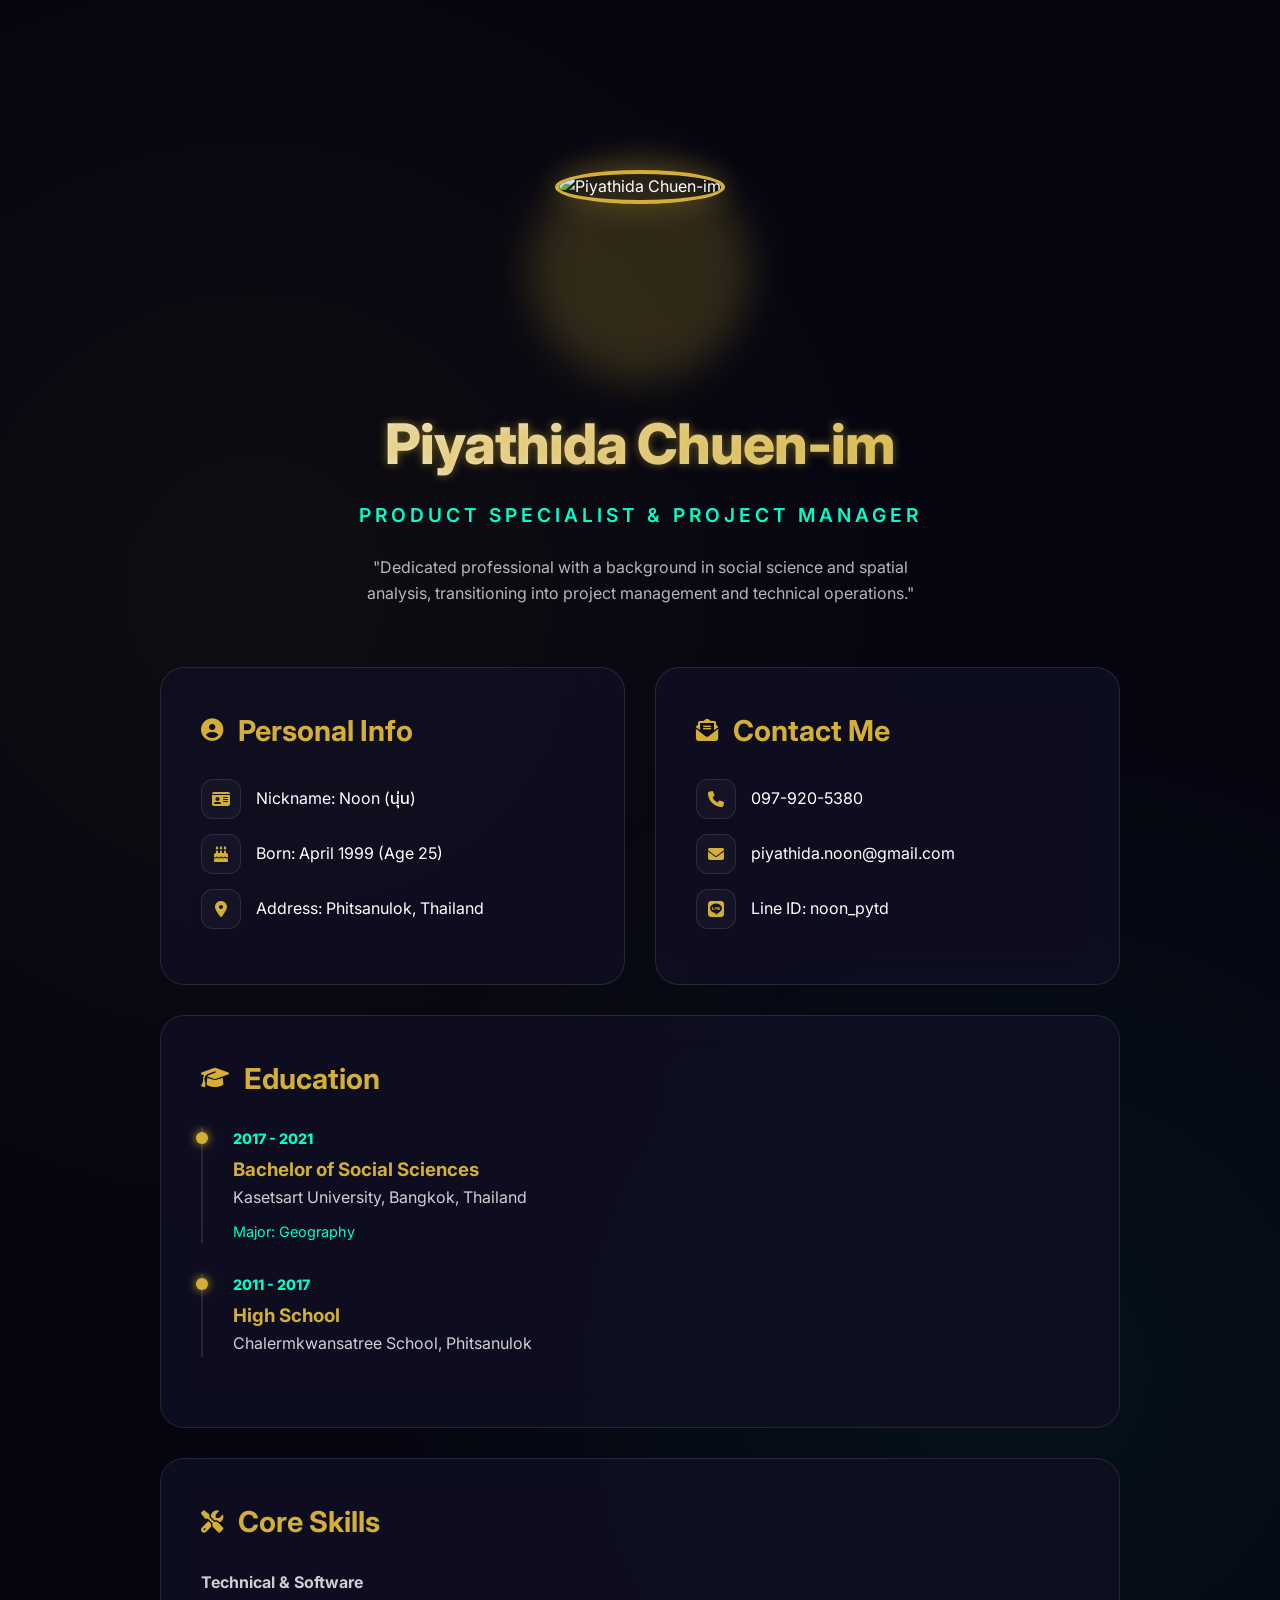
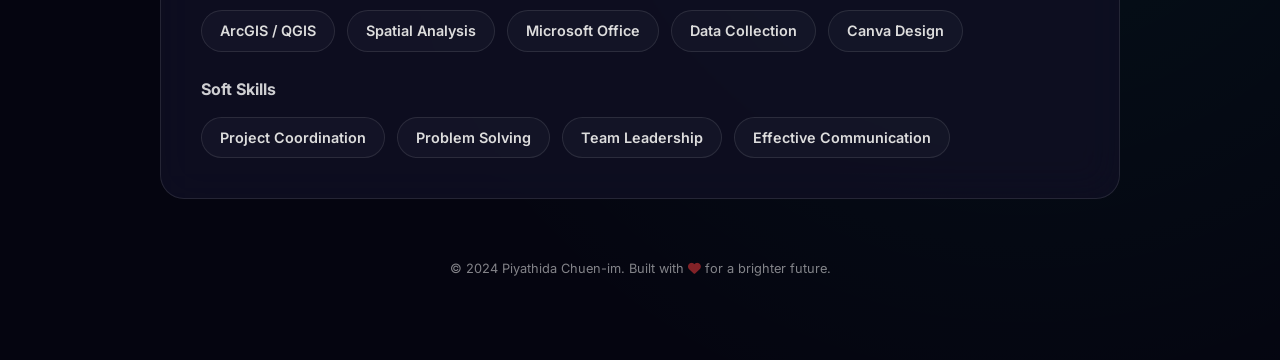
==== commit 27ddb84f: "style: remove global navigation from entire site" ====
--- a/cv-v2/index.html
+++ b/cv-v2/index.html
@@ -320,18 +320,6 @@
 </head>
 
 <body style="padding-top: 60px;">
-    <nav class="cyber-global-nav">
-        <div class="nav-container">
-            <a href="../index.html" class="nav-link">🏠 HOME</a>
-            <a href="index.html" class="nav-link active">📄 CV</a>
-            <a href="../floodboy/index.html" class="nav-link">🌊 FLOODBOY</a>
-            <a href="../travel-map/dustboy-live.html" class="nav-link">🌌 DUSTBOY</a>
-            <a href="../travel-map/index.html" class="nav-link">📍 2D TRACK</a>
-            <a href="../travel-map/travel-3d.html" class="nav-link">🚀 DEN-LINER</a>
-            <a href="../travel-map/dustboy-3d.html" class="nav-link">💎 3D CYBER</a>
-            <a href="../race/index.html" class="nav-link">🏁 ORACLE RACE</a>
-        </div>
-    </nav>
 
     <div id="progress-bar"></div>
 
@@ -464,4 +452,4 @@
     </script>
 </body>
 
-</html>+</html>
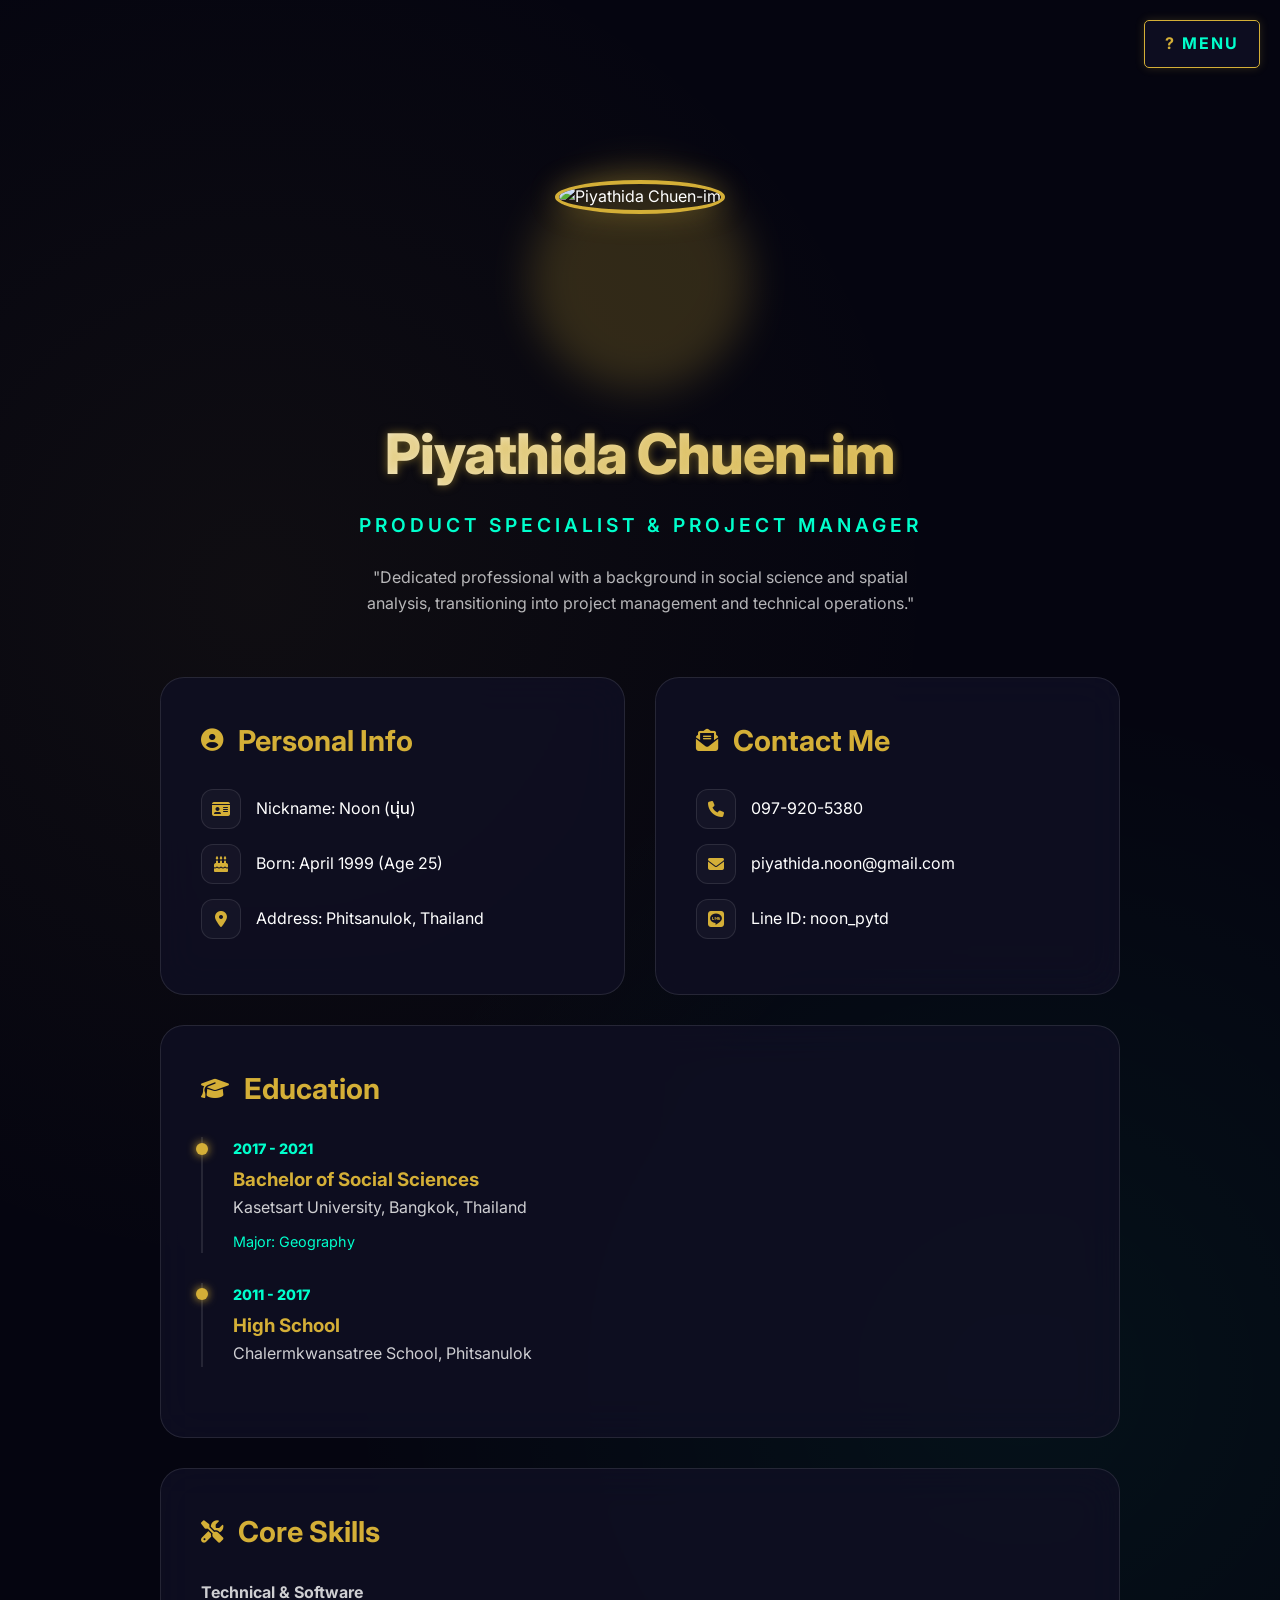
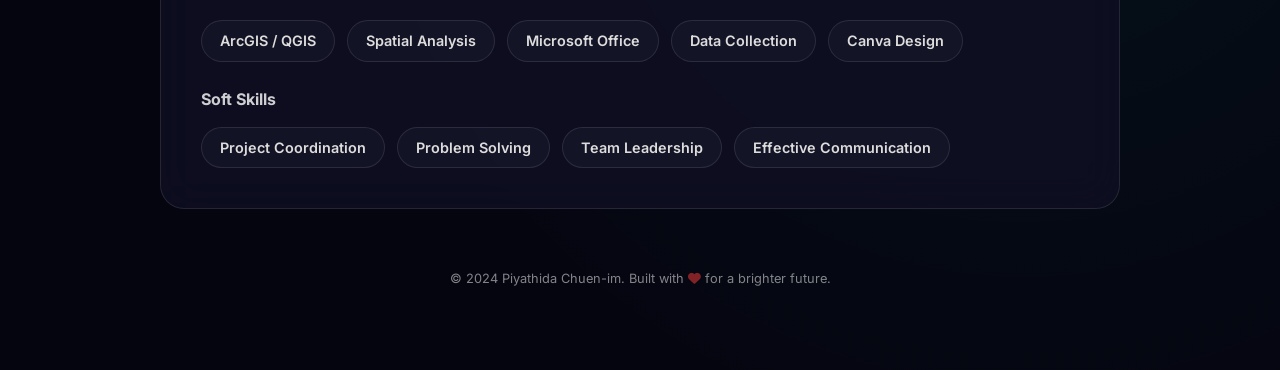
==== commit ee5e27ed: "feat: complete ghost player removal and universal floating navigation menu" ====
--- a/cv-v2/index.html
+++ b/cv-v2/index.html
@@ -450,6 +450,22 @@
 
         document.querySelectorAll('[data-aos]').forEach(el => observer.observe(el));
     </script>
+<div class="cyber-floating-menu" id="cyber-nav-menu">
+    <div class="menu-toggle" onclick="document.getElementById('cyber-nav-menu').classList.toggle('open')">
+        <span class="gold-text">?</span> MENU
+    </div>
+    <div class="menu-links">
+        <a href="https://piyatida67.github.io/travel-map/index.html">?? PORTFOLIO</a>
+        <a href="https://piyatida67.github.io/travel-map/cv-v2/index.html">?? MY CV</a>
+        <a href="https://piyatida67.github.io/travel-map/floodboy/index.html">?? FLOODBOY</a>
+        <a href="https://piyatida67.github.io/travel-map/travel-map/index.html">?? 2D TRACK</a>
+        <a href="https://piyatida67.github.io/travel-map/travel-map/travel-3d.html">?? DEN-LINER</a>
+        <a href="https://piyatida67.github.io/travel-map/travel-map/dustboy-3d.html">?? 3D CYBER</a>
+        <a href="https://piyatida67.github.io/travel-map/travel-map/dustboy-live.html">?? DUSTBOY LIVE</a>
+        <a href="https://piyatida67.github.io/travel-map/race/index.html">?? ORACLE RACE</a>
+    </div>
+</div>
 </body>
 
 </html>
+
--- a/global-nav.css
+++ b/global-nav.css
@@ -1,74 +1,75 @@
-/* Cyber Global Navigation Styles */
-.cyber-global-nav {
+/* Floating Cyber Menu */
+.cyber-floating-menu {
     position: fixed;
-    top: 0;
-    left: 0;
-    right: 0;
-    background: rgba(5, 5, 16, 0.9);
-    backdrop-filter: blur(10px);
-    border-bottom: 2px solid rgba(212, 175, 55, 0.3);
-    z-index: 10000;
-    display: flex;
-    justify-content: center;
-    padding: 10px 0;
+    top: 20px;
+    right: 20px;
+    z-index: 9999;
+    font-family: 'Inter', sans-serif;
 }
 
-.cyber-global-nav .nav-container {
-    display: flex;
-    gap: 15px;
-    flex-wrap: wrap;
-    justify-content: center;
-    max-width: 1200px;
-    padding: 0 15px;
+.cyber-floating-menu .menu-toggle {
+    background: rgba(15, 15, 35, 0.9);
+    border: 1px solid #d4af37;
+    color: #00ffcc;
+    padding: 10px 20px;
+    cursor: pointer;
+    border-radius: 5px;
+    font-weight: bold;
+    text-transform: uppercase;
+    letter-spacing: 2px;
+    box-shadow: 0 0 10px rgba(212, 175, 55, 0.2);
+    transition: 0.3s;
+    user-select: none;
 }
 
-.cyber-global-nav .nav-link {
-    color: #aaaaaa;
-    text-decoration: none;
-    font-size: 0.7rem;
-    font-weight: bold;
-    letter-spacing: 1px;
-    padding: 6px 12px;
-    border-radius: 20px;
-    border: 1px solid transparent;
-    transition: all 0.3s cubic-bezier(0.4, 0, 0.2, 1);
-    white-space: nowrap;
+.cyber-floating-menu .menu-toggle:hover {
+    box-shadow: 0 0 15px rgba(212, 175, 55, 0.6);
+    background: rgba(25, 25, 45, 0.95);
 }
 
-.cyber-global-nav .nav-link:hover {
-    color: #fff;
-    border-color: rgba(212, 175, 55, 0.5);
-    background: rgba(212, 175, 55, 0.1);
-    box-shadow: 0 0 15px rgba(212, 175, 55, 0.2);
+.cyber-floating-menu .menu-links {
+    position: absolute;
+    top: 50px;
+    right: 0;
+    background: rgba(5, 5, 16, 0.95);
+    border: 1px solid rgba(255, 255, 255, 0.1);
+    border-radius: 5px;
+    display: flex;
+    flex-direction: column;
+    padding: 10px;
+    gap: 10px;
+    width: 220px;
+    transform: translateY(-20px);
+    opacity: 0;
+    pointer-events: none;
+    transition: all 0.3s cubic-bezier(0.4, 0, 0.2, 1);
+    box-shadow: 0 5px 20px rgba(0, 0, 0, 0.8);
 }
 
-.cyber-global-nav .nav-link.active {
-    color: #d4af37;
-    border-color: #d4af37;
-    background: rgba(212, 175, 55, 0.15);
-    box-shadow: 0 0 20px rgba(212, 175, 55, 0.3);
+.cyber-floating-menu.open .menu-links {
+    transform: translateY(0);
+    opacity: 1;
+    pointer-events: auto;
 }
 
-/* Adjust page content to prevent overlap */
-body {
-    padding-top: 50px !important;
+.cyber-floating-menu .menu-links a {
+    color: white;
+    text-decoration: none;
+    font-size: 0.85rem;
+    padding: 10px 15px;
+    border-radius: 3px;
+    transition: 0.2s;
+    display: flex;
+    align-items: center;
+    border-left: 2px solid transparent;
 }
 
-@media (max-width: 768px) {
-    .cyber-global-nav {
-        padding: 5px 0;
-    }
+.cyber-floating-menu .menu-links a:hover {
+    background: rgba(212, 175, 55, 0.1);
+    color: #d4af37;
+    border-left: 2px solid #d4af37;
+}
 
-    .cyber-global-nav .nav-container {
-        gap: 8px;
-    }
-
-    .cyber-global-nav .nav-link {
-        font-size: 0.6rem;
-        padding: 4px 8px;
-    }
-
-    body {
-        padding-top: 70px !important;
-    }
+.gold-text {
+    color: #d4af37;
 }
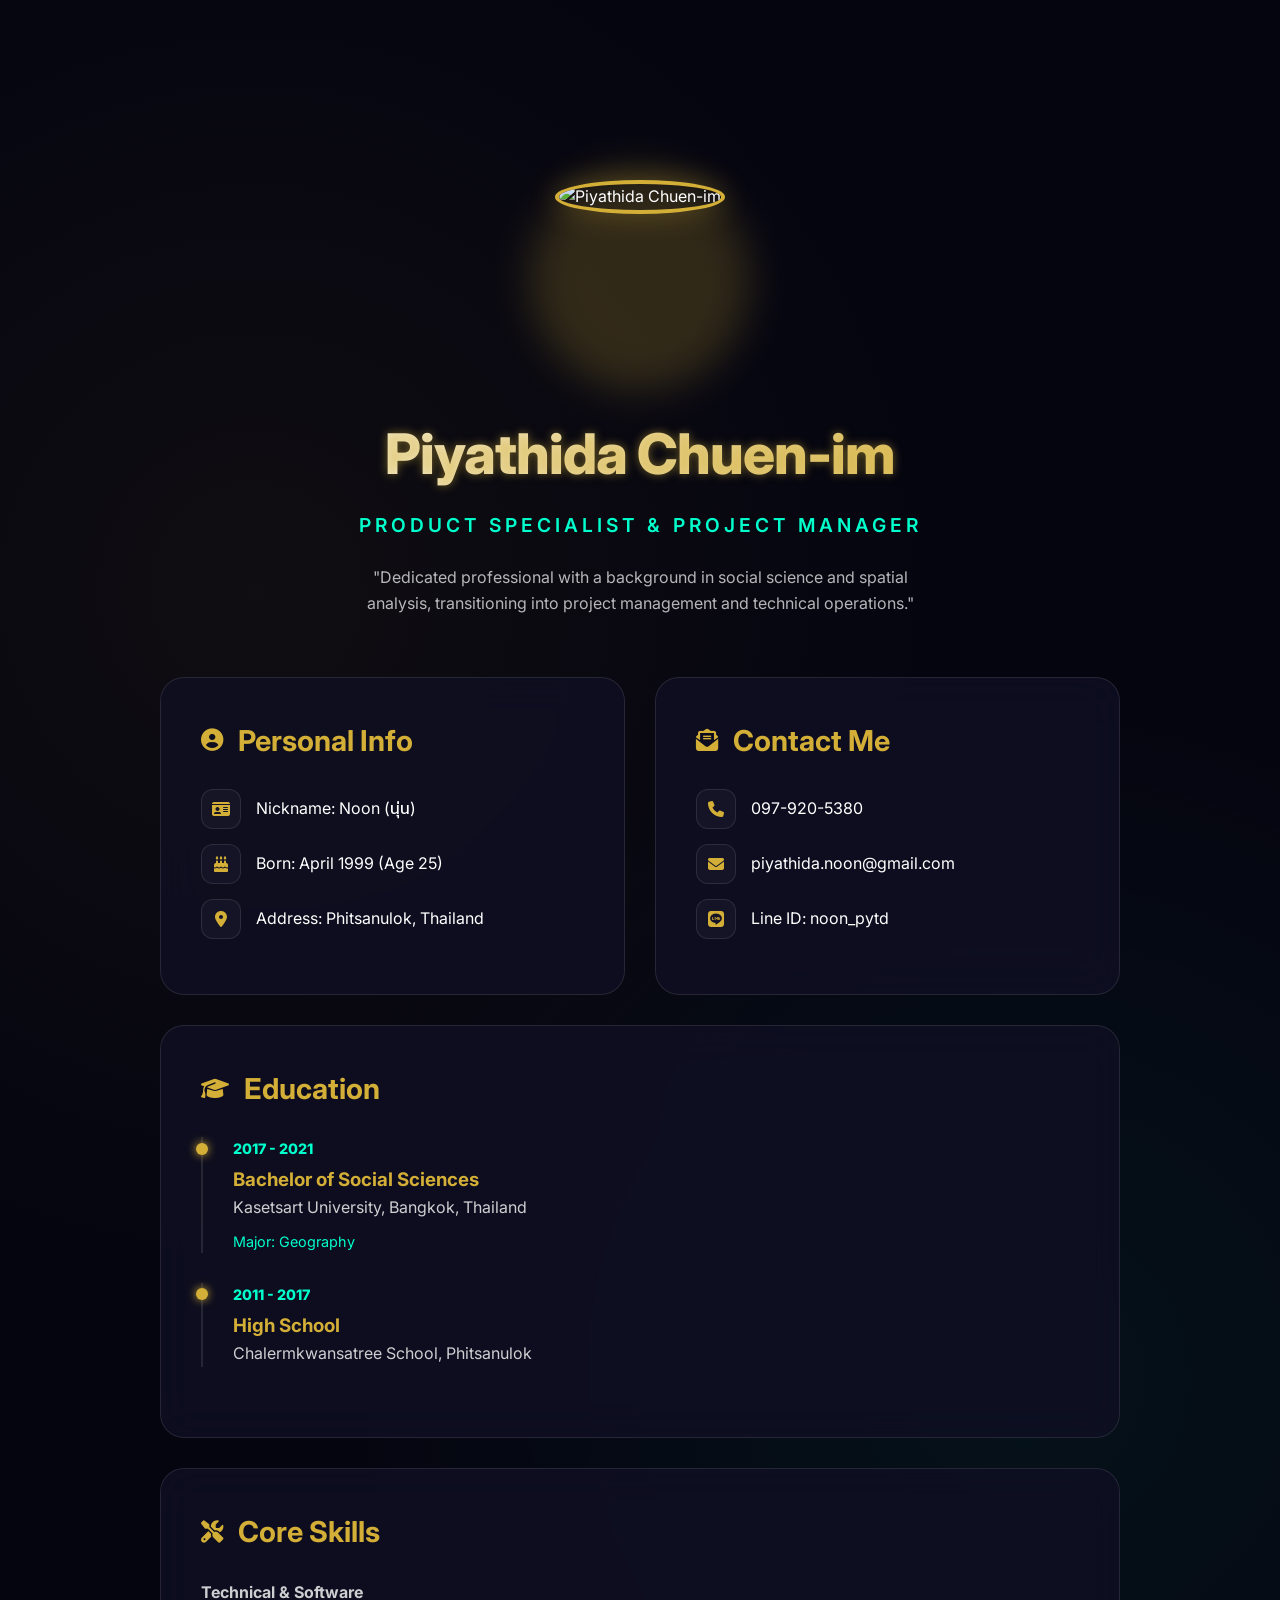
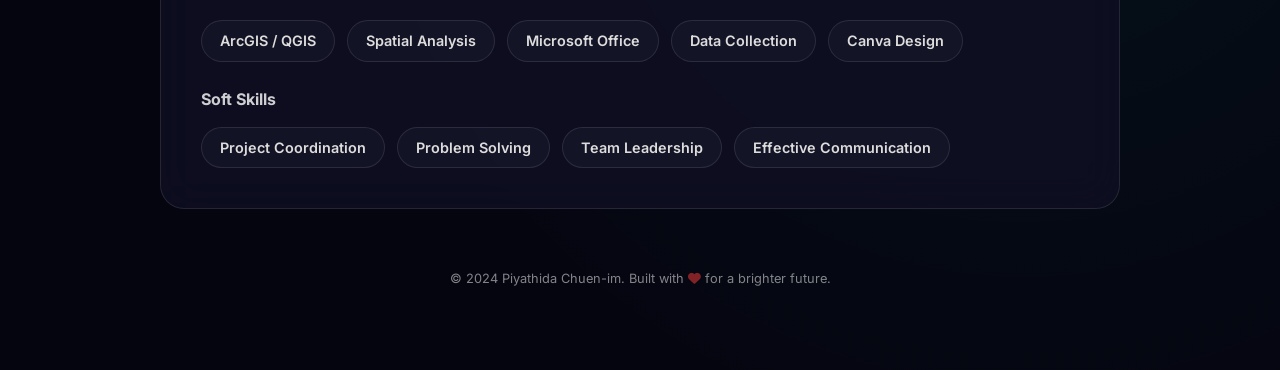
==== commit c565453e: "style: remove broken floating navigation menu" ====
--- a/cv-v2/index.html
+++ b/cv-v2/index.html
@@ -450,21 +450,6 @@
 
         document.querySelectorAll('[data-aos]').forEach(el => observer.observe(el));
     </script>
-<div class="cyber-floating-menu" id="cyber-nav-menu">
-    <div class="menu-toggle" onclick="document.getElementById('cyber-nav-menu').classList.toggle('open')">
-        <span class="gold-text">?</span> MENU
-    </div>
-    <div class="menu-links">
-        <a href="https://piyatida67.github.io/travel-map/index.html">?? PORTFOLIO</a>
-        <a href="https://piyatida67.github.io/travel-map/cv-v2/index.html">?? MY CV</a>
-        <a href="https://piyatida67.github.io/travel-map/floodboy/index.html">?? FLOODBOY</a>
-        <a href="https://piyatida67.github.io/travel-map/travel-map/index.html">?? 2D TRACK</a>
-        <a href="https://piyatida67.github.io/travel-map/travel-map/travel-3d.html">?? DEN-LINER</a>
-        <a href="https://piyatida67.github.io/travel-map/travel-map/dustboy-3d.html">?? 3D CYBER</a>
-        <a href="https://piyatida67.github.io/travel-map/travel-map/dustboy-live.html">?? DUSTBOY LIVE</a>
-        <a href="https://piyatida67.github.io/travel-map/race/index.html">?? ORACLE RACE</a>
-    </div>
-</div>
 </body>
 
 </html>
